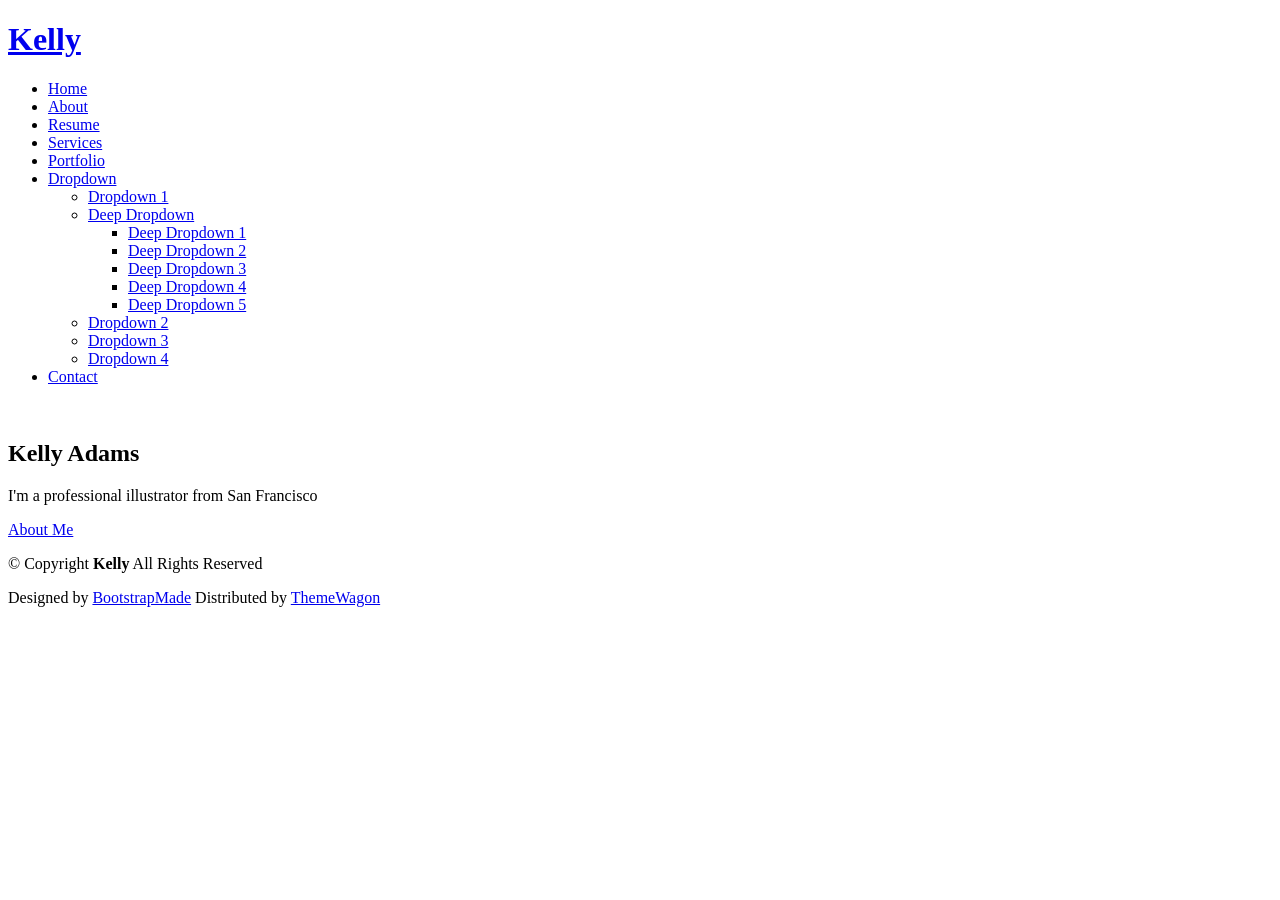
==== index.html @ f23f57b2 "Add files via upload" ====
<!DOCTYPE html>
<html lang="en">

<head>
  <meta charset="utf-8">
  <meta content="width=device-width, initial-scale=1.0" name="viewport">
  <title>Index - Kelly Bootstrap Template</title>
  <meta name="description" content="">
  <meta name="keywords" content="">

  <!-- Favicons -->
  <link href="assets/img/favicon.png" rel="icon">
  <link href="assets/img/apple-touch-icon.png" rel="apple-touch-icon">

  <!-- Fonts -->
  <link href="https://fonts.googleapis.com" rel="preconnect">
  <link href="https://fonts.gstatic.com" rel="preconnect" crossorigin>
  <link href="https://fonts.googleapis.com/css2?family=Roboto:ital,wght@0,100;0,300;0,400;0,500;0,700;0,900;1,100;1,300;1,400;1,500;1,700;1,900&family=Poppins:ital,wght@0,100;0,200;0,300;0,400;0,500;0,600;0,700;0,800;0,900;1,100;1,200;1,300;1,400;1,500;1,600;1,700;1,800;1,900&family=Raleway:ital,wght@0,100;0,200;0,300;0,400;0,500;0,600;0,700;0,800;0,900;1,100;1,200;1,300;1,400;1,500;1,600;1,700;1,800;1,900&display=swap" rel="stylesheet">

  <!-- Vendor CSS Files -->
  <link href="assets/vendor/bootstrap/css/bootstrap.min.css" rel="stylesheet">
  <link href="assets/vendor/bootstrap-icons/bootstrap-icons.css" rel="stylesheet">
  <link href="assets/vendor/aos/aos.css" rel="stylesheet">
  <link href="assets/vendor/swiper/swiper-bundle.min.css" rel="stylesheet">
  <link href="assets/vendor/glightbox/css/glightbox.min.css" rel="stylesheet">

  <!-- Main CSS File -->
  <link href="assets/css/main.css" rel="stylesheet">

  <!-- =======================================================
  * Template Name: Kelly
  * Template URL: https://bootstrapmade.com/kelly-free-bootstrap-cv-resume-html-template/
  * Updated: Aug 07 2024 with Bootstrap v5.3.3
  * Author: BootstrapMade.com
  * License: https://bootstrapmade.com/license/
  ======================================================== -->
</head>

<body class="index-page">

  <header id="header" class="header d-flex align-items-center light-background sticky-top">
    <div class="container-fluid position-relative d-flex align-items-center justify-content-between">

      <a href="index.html" class="logo d-flex align-items-center me-auto me-xl-0">
        <!-- Uncomment the line below if you also wish to use an image logo -->
        <!-- <img src="assets/img/logo.png" alt=""> -->
        <h1 class="sitename">Kelly</h1>
      </a>

      <nav id="navmenu" class="navmenu">
        <ul>
          <li><a href="index.html" class="active">Home</a></li>
          <li><a href="about.html">About</a></li>
          <li><a href="resume.html">Resume</a></li>
          <li><a href="services.html">Services</a></li>
          <li><a href="portfolio.html">Portfolio</a></li>
          <li class="dropdown"><a href="#"><span>Dropdown</span> <i class="bi bi-chevron-down toggle-dropdown"></i></a>
            <ul>
              <li><a href="#">Dropdown 1</a></li>
              <li class="dropdown"><a href="#"><span>Deep Dropdown</span> <i class="bi bi-chevron-down toggle-dropdown"></i></a>
                <ul>
                  <li><a href="#">Deep Dropdown 1</a></li>
                  <li><a href="#">Deep Dropdown 2</a></li>
                  <li><a href="#">Deep Dropdown 3</a></li>
                  <li><a href="#">Deep Dropdown 4</a></li>
                  <li><a href="#">Deep Dropdown 5</a></li>
                </ul>
              </li>
              <li><a href="#">Dropdown 2</a></li>
              <li><a href="#">Dropdown 3</a></li>
              <li><a href="#">Dropdown 4</a></li>
            </ul>
          </li>
          <li><a href="contact.html">Contact</a></li>
        </ul>
        <i class="mobile-nav-toggle d-xl-none bi bi-list"></i>
      </nav>

      <div class="header-social-links">
        <a href="#" class="twitter"><i class="bi bi-twitter-x"></i></a>
        <a href="#" class="facebook"><i class="bi bi-facebook"></i></a>
        <a href="#" class="instagram"><i class="bi bi-instagram"></i></a>
        <a href="#" class="linkedin"><i class="bi bi-linkedin"></i></a>
      </div>

    </div>
  </header>

  <main class="main">

    <!-- Hero Section -->
    <section id="hero" class="hero section">

      <img src="assets/img/hero-bg.jpg" alt="" data-aos="fade-in">

      <div class="container text-center" data-aos="zoom-out" data-aos-delay="100">
        <div class="row justify-content-center">
          <div class="col-lg-8">
            <h2>Kelly Adams</h2>
            <p>I'm a professional illustrator from San Francisco</p>
            <a href="about.html" class="btn-get-started">About Me</a>
          </div>
        </div>
      </div>

    </section><!-- /Hero Section -->

  </main>

  <footer id="footer" class="footer light-background">

    <div class="container">
      <div class="copyright text-center ">
        <p>© <span>Copyright</span> <strong class="px-1 sitename">Kelly</strong> <span>All Rights Reserved<br></span></p>
      </div>
      <div class="social-links d-flex justify-content-center">
        <a href=""><i class="bi bi-twitter-x"></i></a>
        <a href=""><i class="bi bi-facebook"></i></a>
        <a href=""><i class="bi bi-instagram"></i></a>
        <a href=""><i class="bi bi-linkedin"></i></a>
      </div>
      <div class="credits">
        <!-- All the links in the footer should remain intact. -->
        <!-- You can delete the links only if you've purchased the pro version. -->
        <!-- Licensing information: https://bootstrapmade.com/license/ -->
        <!-- Purchase the pro version with working PHP/AJAX contact form: [buy-url] -->
        Designed by <a href="https://bootstrapmade.com/">BootstrapMade</a> Distributed by <a href=“https://themewagon.com>ThemeWagon
      </div>
    </div>

  </footer>

  <!-- Scroll Top -->
  <a href="#" id="scroll-top" class="scroll-top d-flex align-items-center justify-content-center"><i class="bi bi-arrow-up-short"></i></a>

  <!-- Preloader -->
  <div id="preloader"></div>

  <!-- Vendor JS Files -->
  <script src="assets/vendor/bootstrap/js/bootstrap.bundle.min.js"></script>
  <script src="assets/vendor/php-email-form/validate.js"></script>
  <script src="assets/vendor/aos/aos.js"></script>
  <script src="assets/vendor/waypoints/noframework.waypoints.js"></script>
  <script src="assets/vendor/purecounter/purecounter_vanilla.js"></script>
  <script src="assets/vendor/swiper/swiper-bundle.min.js"></script>
  <script src="assets/vendor/glightbox/js/glightbox.min.js"></script>
  <script src="assets/vendor/imagesloaded/imagesloaded.pkgd.min.js"></script>
  <script src="assets/vendor/isotope-layout/isotope.pkgd.min.js"></script>

  <!-- Main JS File -->
  <script src="assets/js/main.js"></script>

</body>

</html>
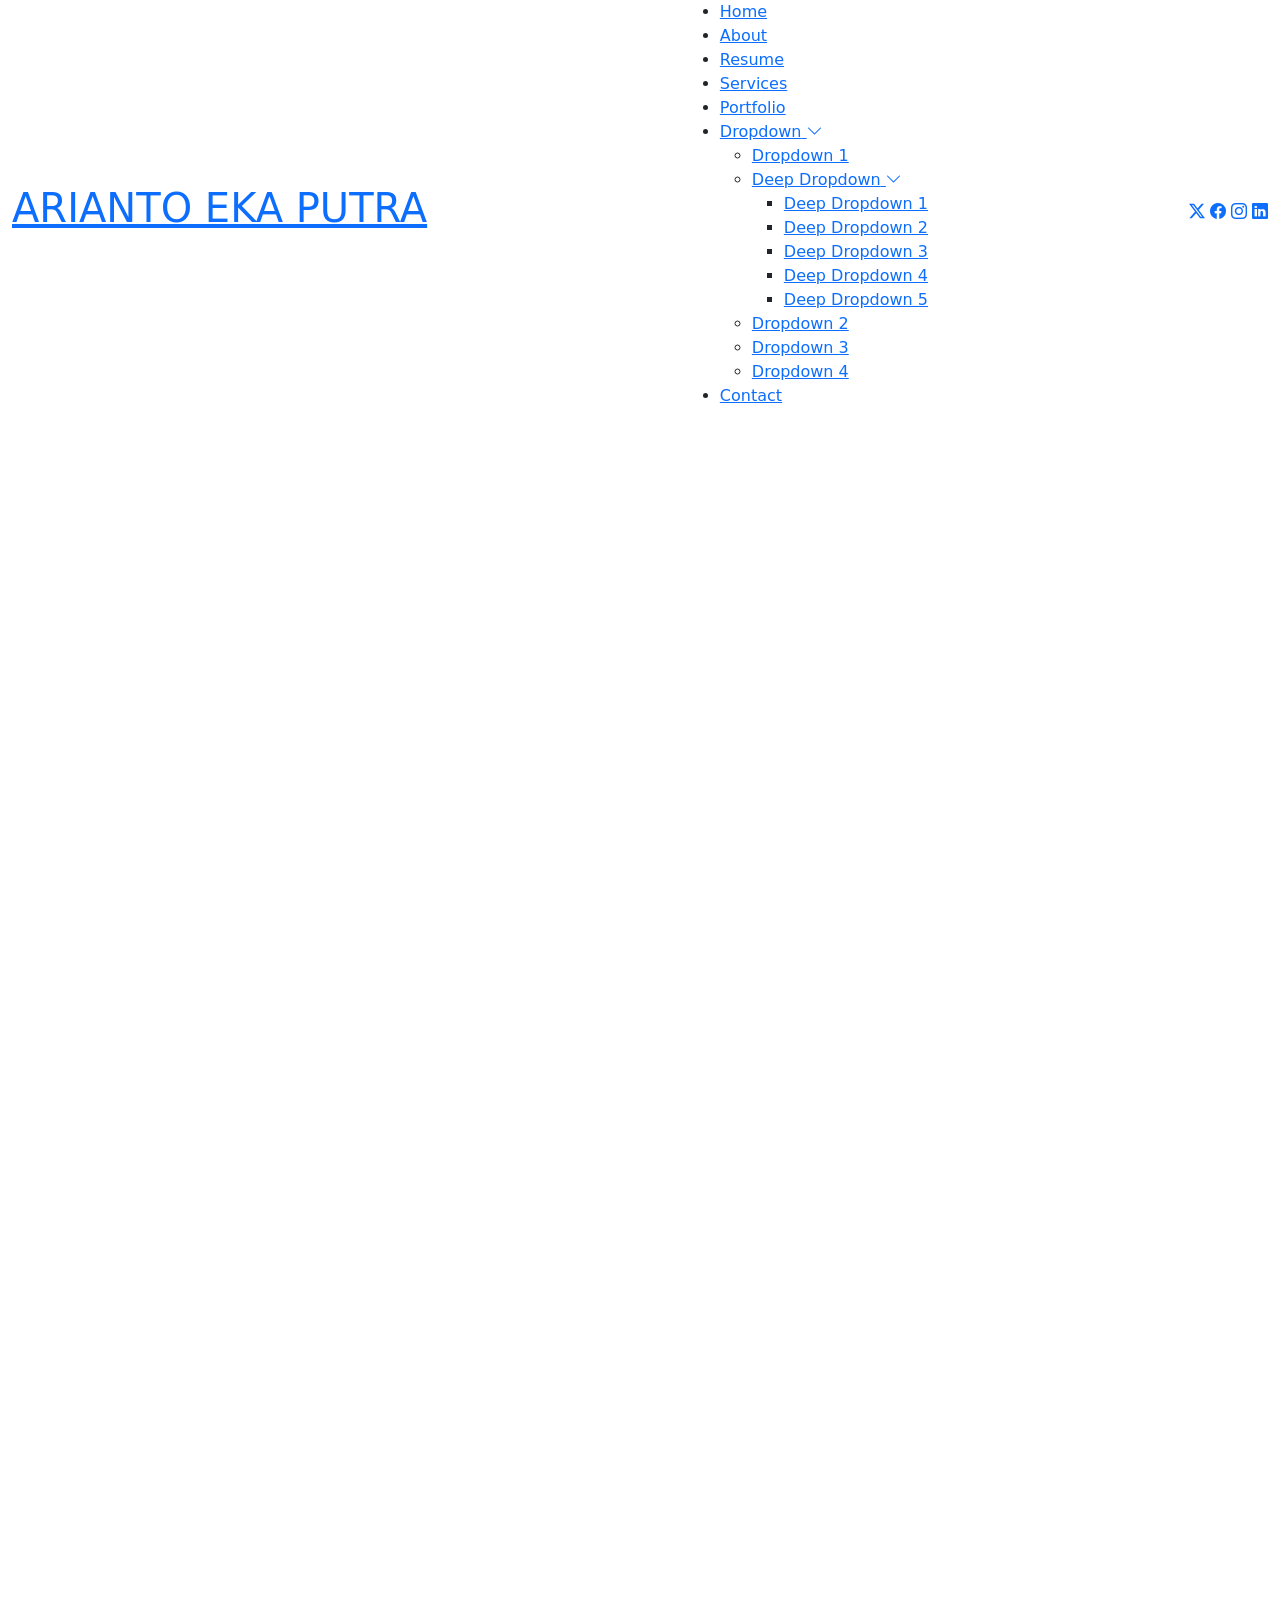
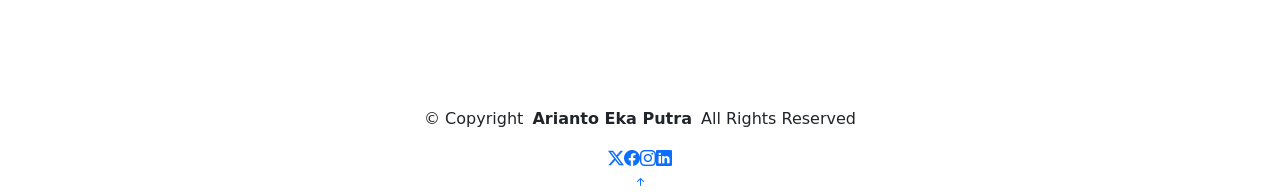
==== commit 9137466d: "update" ====
--- a/index.html
+++ b/index.html
@@ -4,7 +4,7 @@
 <head>
   <meta charset="utf-8">
   <meta content="width=device-width, initial-scale=1.0" name="viewport">
-  <title>Index - Kelly Bootstrap Template</title>
+  <title>Arianto Eka Putra</title>
   <meta name="description" content="">
   <meta name="keywords" content="">
 
@@ -27,13 +27,6 @@
   <!-- Main CSS File -->
   <link href="assets/css/main.css" rel="stylesheet">
 
-  <!-- =======================================================
-  * Template Name: Kelly
-  * Template URL: https://bootstrapmade.com/kelly-free-bootstrap-cv-resume-html-template/
-  * Updated: Aug 07 2024 with Bootstrap v5.3.3
-  * Author: BootstrapMade.com
-  * License: https://bootstrapmade.com/license/
-  ======================================================== -->
 </head>
 
 <body class="index-page">
@@ -44,7 +37,7 @@
       <a href="index.html" class="logo d-flex align-items-center me-auto me-xl-0">
         <!-- Uncomment the line below if you also wish to use an image logo -->
         <!-- <img src="assets/img/logo.png" alt=""> -->
-        <h1 class="sitename">Kelly</h1>
+        <h1 class="sitename">ARIANTO EKA PUTRA</h1>
       </a>
 
       <nav id="navmenu" class="navmenu">
@@ -96,8 +89,8 @@
       <div class="container text-center" data-aos="zoom-out" data-aos-delay="100">
         <div class="row justify-content-center">
           <div class="col-lg-8">
-            <h2>Kelly Adams</h2>
-            <p>I'm a professional illustrator from San Francisco</p>
+            <h2>Arianto Eka Putra</h2>
+            <p>I'm a professional Software Developer from Indonesia</p>
             <a href="about.html" class="btn-get-started">About Me</a>
           </div>
         </div>
@@ -111,20 +104,13 @@
 
     <div class="container">
       <div class="copyright text-center ">
-        <p>© <span>Copyright</span> <strong class="px-1 sitename">Kelly</strong> <span>All Rights Reserved<br></span></p>
+        <p>© <span>Copyright</span> <strong class="px-1 sitename">Arianto Eka Putra</strong> <span>All Rights Reserved<br></span></p>
       </div>
       <div class="social-links d-flex justify-content-center">
-        <a href=""><i class="bi bi-twitter-x"></i></a>
-        <a href=""><i class="bi bi-facebook"></i></a>
-        <a href=""><i class="bi bi-instagram"></i></a>
-        <a href=""><i class="bi bi-linkedin"></i></a>
-      </div>
-      <div class="credits">
-        <!-- All the links in the footer should remain intact. -->
-        <!-- You can delete the links only if you've purchased the pro version. -->
-        <!-- Licensing information: https://bootstrapmade.com/license/ -->
-        <!-- Purchase the pro version with working PHP/AJAX contact form: [buy-url] -->
-        Designed by <a href="https://bootstrapmade.com/">BootstrapMade</a> Distributed by <a href=“https://themewagon.com>ThemeWagon
+        <a href="https://x.com/ariantoep"><i class="bi bi-twitter-x"></i></a>
+        <a href="https://facebook.com/ariantoekaputra99"><i class="bi bi-facebook"></i></a>
+        <a href="https://instagram.com/ariantoekaputra"><i class="bi bi-instagram"></i></a>
+        <a href="https://linkedin.com/in/ariantoekaputra"><i class="bi bi-linkedin"></i></a>
       </div>
     </div>
 
--- a/assets/css/main.css
+++ b/assets/css/main.css
@@ -0,0 +1,1423 @@
+/**
+* Template Name: Kelly
+* Template URL: https://bootstrapmade.com/kelly-free-bootstrap-cv-resume-html-template/
+* Updated: Aug 07 2024 with Bootstrap v5.3.3
+* Author: BootstrapMade.com
+* License: https://bootstrapmade.com/license/
+*/
+
+/*--------------------------------------------------------------
+# Font & Color Variables
+# Help: https://bootstrapmade.com/color-system/
+--------------------------------------------------------------*/
+/* Fonts */
+:root {
+  --default-font: "Roboto",  system-ui, -apple-system, "Segoe UI", Roboto, "Helvetica Neue", Arial, "Noto Sans", "Liberation Sans", sans-serif, "Apple Color Emoji", "Segoe UI Emoji", "Segoe UI Symbol", "Noto Color Emoji";
+  --heading-font: "Raleway",  sans-serif;
+  --nav-font: "Poppins",  sans-serif;
+}
+
+/* Global Colors - The following color variables are used throughout the website. Updating them here will change the color scheme of the entire website */
+:root { 
+  --background-color: #ffffff; /* Background color for the entire website, including individual sections */
+  --default-color: #444444; /* Default color used for the majority of the text content across the entire website */
+  --heading-color: #222222; /* Color for headings, subheadings and title throughout the website */
+  --accent-color: #34b7a7; /* Accent color that represents your brand on the website. It's used for buttons, links, and other elements that need to stand out */
+  --surface-color: #ffffff; /* The surface color is used as a background of boxed elements within sections, such as cards, icon boxes, or other elements that require a visual separation from the global background. */
+  --contrast-color: #ffffff; /* Contrast color for text, ensuring readability against backgrounds of accent, heading, or default colors. */
+}
+
+/* Nav Menu Colors - The following color variables are used specifically for the navigation menu. They are separate from the global colors to allow for more customization options */
+:root {
+  --nav-color: #444444;  /* The default color of the main navmenu links */
+  --nav-hover-color: #34b7a7; /* Applied to main navmenu links when they are hovered over or active */
+  --nav-mobile-background-color: #ffffff; /* Used as the background color for mobile navigation menu */
+  --nav-dropdown-background-color: #ffffff; /* Used as the background color for dropdown items that appear when hovering over primary navigation items */
+  --nav-dropdown-color: #444444; /* Used for navigation links of the dropdown items in the navigation menu. */
+  --nav-dropdown-hover-color: #34b7a7; /* Similar to --nav-hover-color, this color is applied to dropdown navigation links when they are hovered over. */
+}
+
+/* Color Presets - These classes override global colors when applied to any section or element, providing reuse of the sam color scheme. */
+
+.light-background {
+  --background-color: #e9e8e6;
+  --surface-color: #ffffff;
+}
+
+.dark-background {
+  --background-color: #060606;
+  --default-color: #ffffff;
+  --heading-color: #ffffff;
+  --surface-color: #252525;
+  --contrast-color: #ffffff;
+}
+
+/* Smooth scroll */
+:root {
+  scroll-behavior: smooth;
+}
+
+/*--------------------------------------------------------------
+# General Styling & Shared Classes
+--------------------------------------------------------------*/
+body {
+  color: var(--default-color);
+  background-color: var(--background-color);
+  font-family: var(--default-font);
+}
+
+a {
+  color: var(--accent-color);
+  text-decoration: none;
+  transition: 0.3s;
+}
+
+a:hover {
+  color: color-mix(in srgb, var(--accent-color), transparent 25%);
+  text-decoration: none;
+}
+
+h1,
+h2,
+h3,
+h4,
+h5,
+h6 {
+  color: var(--heading-color);
+  font-family: var(--heading-font);
+}
+
+/* PHP Email Form Messages
+------------------------------*/
+.php-email-form .error-message {
+  display: none;
+  background: #df1529;
+  color: #ffffff;
+  text-align: left;
+  padding: 15px;
+  margin-bottom: 24px;
+  font-weight: 600;
+}
+
+.php-email-form .sent-message {
+  display: none;
+  color: #ffffff;
+  background: #059652;
+  text-align: center;
+  padding: 15px;
+  margin-bottom: 24px;
+  font-weight: 600;
+}
+
+.php-email-form .loading {
+  display: none;
+  background: var(--surface-color);
+  text-align: center;
+  padding: 15px;
+  margin-bottom: 24px;
+}
+
+.php-email-form .loading:before {
+  content: "";
+  display: inline-block;
+  border-radius: 50%;
+  width: 24px;
+  height: 24px;
+  margin: 0 10px -6px 0;
+  border: 3px solid var(--accent-color);
+  border-top-color: var(--surface-color);
+  animation: php-email-form-loading 1s linear infinite;
+}
+
+@keyframes php-email-form-loading {
+  0% {
+    transform: rotate(0deg);
+  }
+
+  100% {
+    transform: rotate(360deg);
+  }
+}
+
+/*--------------------------------------------------------------
+# Global Header
+--------------------------------------------------------------*/
+.header {
+  color: var(--default-color);
+  background-color: var(--background-color);
+  padding: 15px 0;
+  transition: all 0.5s;
+  z-index: 997;
+  box-shadow: 0px 0 18px rgba(0, 0, 0, 0.1);
+}
+
+.header .logo {
+  line-height: 1;
+}
+
+.header .logo img {
+  max-height: 36px;
+  margin-right: 8px;
+}
+
+.header .logo h1 {
+  font-size: 32px;
+  margin: 0;
+  font-weight: 300;
+  text-transform: uppercase;
+  color: var(--heading-color);
+}
+
+.header .header-social-links {
+  padding-right: 15px;
+}
+
+.header .header-social-links a {
+  color: color-mix(in srgb, var(--default-color), transparent 40%);
+  padding-left: 6px;
+  display: inline-block;
+  transition: 0.3s;
+  font-size: 16px;
+}
+
+.header .header-social-links a:hover {
+  color: var(--accent-color);
+}
+
+.header .header-social-links a i {
+  line-height: 0px;
+}
+
+@media (max-width: 1200px) {
+  .header .logo {
+    order: 1;
+  }
+
+  .header .header-social-links {
+    order: 2;
+  }
+
+  .header .navmenu {
+    order: 3;
+  }
+}
+
+/*--------------------------------------------------------------
+# Navigation Menu
+--------------------------------------------------------------*/
+/* Desktop Navigation */
+@media (min-width: 1200px) {
+  .navmenu {
+    padding: 0;
+  }
+
+  .navmenu ul {
+    margin: 0;
+    padding: 0;
+    display: flex;
+    list-style: none;
+    align-items: center;
+  }
+
+  .navmenu li {
+    position: relative;
+  }
+
+  .navmenu>ul>li {
+    white-space: nowrap;
+    padding: 15px 14px;
+  }
+
+  .navmenu>ul>li:last-child {
+    padding-right: 0;
+  }
+
+  .navmenu a,
+  .navmenu a:focus {
+    color: var(--nav-color);
+    font-size: 15px;
+    padding: 0 2px;
+    font-family: var(--nav-font);
+    font-weight: 400;
+    display: flex;
+    align-items: center;
+    justify-content: space-between;
+    white-space: nowrap;
+    transition: 0.3s;
+    position: relative;
+  }
+
+  .navmenu a i,
+  .navmenu a:focus i {
+    font-size: 12px;
+    line-height: 0;
+    margin-left: 5px;
+    transition: 0.3s;
+  }
+
+  .navmenu>ul>li>a:before {
+    content: "";
+    position: absolute;
+    height: 2px;
+    bottom: -6px;
+    left: 0;
+    background-color: var(--nav-hover-color);
+    visibility: hidden;
+    width: 0px;
+    transition: all 0.3s ease-in-out 0s;
+  }
+
+  .navmenu a:hover:before,
+  .navmenu li:hover>a:before,
+  .navmenu .active:before {
+    visibility: visible;
+    width: 25px;
+  }
+
+  .navmenu li:hover>a,
+  .navmenu .active,
+  .navmenu .active:focus {
+    color: var(--nav-hover-color);
+  }
+
+  .navmenu .dropdown ul {
+    margin: 0;
+    padding: 10px 0;
+    background: var(--nav-dropdown-background-color);
+    display: block;
+    position: absolute;
+    visibility: hidden;
+    left: 14px;
+    top: 130%;
+    opacity: 0;
+    transition: 0.3s;
+    border-radius: 4px;
+    z-index: 99;
+    box-shadow: 0px 0px 30px rgba(0, 0, 0, 0.1);
+  }
+
+  .navmenu .dropdown ul li {
+    min-width: 200px;
+  }
+
+  .navmenu .dropdown ul a {
+    padding: 10px 20px;
+    font-size: 15px;
+    text-transform: none;
+    color: var(--nav-dropdown-color);
+  }
+
+  .navmenu .dropdown ul a i {
+    font-size: 12px;
+  }
+
+  .navmenu .dropdown ul a:hover,
+  .navmenu .dropdown ul .active:hover,
+  .navmenu .dropdown ul li:hover>a {
+    color: var(--nav-dropdown-hover-color);
+  }
+
+  .navmenu .dropdown:hover>ul {
+    opacity: 1;
+    top: 100%;
+    visibility: visible;
+  }
+
+  .navmenu .dropdown .dropdown ul {
+    top: 0;
+    left: -90%;
+    visibility: hidden;
+  }
+
+  .navmenu .dropdown .dropdown:hover>ul {
+    opacity: 1;
+    top: 0;
+    left: -100%;
+    visibility: visible;
+  }
+}
+
+/* Mobile Navigation */
+@media (max-width: 1199px) {
+  .mobile-nav-toggle {
+    color: var(--nav-color);
+    font-size: 28px;
+    line-height: 0;
+    margin-right: 10px;
+    cursor: pointer;
+    transition: color 0.3s;
+  }
+
+  .navmenu {
+    padding: 0;
+    z-index: 9997;
+  }
+
+  .navmenu ul {
+    display: none;
+    list-style: none;
+    position: absolute;
+    inset: 60px 20px 20px 20px;
+    padding: 10px 0;
+    margin: 0;
+    border-radius: 6px;
+    background-color: var(--nav-mobile-background-color);
+    border: 1px solid color-mix(in srgb, var(--default-color), transparent 90%);
+    box-shadow: none;
+    overflow-y: auto;
+    transition: 0.3s;
+    z-index: 9998;
+  }
+
+  .navmenu a,
+  .navmenu a:focus {
+    color: var(--nav-dropdown-color);
+    padding: 10px 20px;
+    font-family: var(--nav-font);
+    font-size: 17px;
+    font-weight: 500;
+    display: flex;
+    align-items: center;
+    justify-content: space-between;
+    white-space: nowrap;
+    transition: 0.3s;
+  }
+
+  .navmenu a i,
+  .navmenu a:focus i {
+    font-size: 12px;
+    line-height: 0;
+    margin-left: 5px;
+    width: 30px;
+    height: 30px;
+    display: flex;
+    align-items: center;
+    justify-content: center;
+    border-radius: 50%;
+    transition: 0.3s;
+    background-color: color-mix(in srgb, var(--accent-color), transparent 90%);
+  }
+
+  .navmenu a i:hover,
+  .navmenu a:focus i:hover {
+    background-color: var(--accent-color);
+    color: var(--contrast-color);
+  }
+
+  .navmenu a:hover,
+  .navmenu .active,
+  .navmenu .active:focus {
+    color: var(--nav-dropdown-hover-color);
+  }
+
+  .navmenu .active i,
+  .navmenu .active:focus i {
+    background-color: var(--accent-color);
+    color: var(--contrast-color);
+    transform: rotate(180deg);
+  }
+
+  .navmenu .dropdown ul {
+    position: static;
+    display: none;
+    z-index: 99;
+    padding: 10px 0;
+    margin: 10px 20px;
+    background-color: var(--nav-dropdown-background-color);
+    transition: all 0.5s ease-in-out;
+  }
+
+  .navmenu .dropdown ul ul {
+    background-color: rgba(33, 37, 41, 0.1);
+  }
+
+  .navmenu .dropdown>.dropdown-active {
+    display: block;
+    background-color: rgba(33, 37, 41, 0.03);
+  }
+
+  .mobile-nav-active {
+    overflow: hidden;
+  }
+
+  .mobile-nav-active .mobile-nav-toggle {
+    color: #fff;
+    position: absolute;
+    font-size: 32px;
+    top: 15px;
+    right: 15px;
+    margin-right: 0;
+    z-index: 9999;
+  }
+
+  .mobile-nav-active .navmenu {
+    position: fixed;
+    overflow: hidden;
+    inset: 0;
+    background: rgba(33, 37, 41, 0.8);
+    transition: 0.3s;
+  }
+
+  .mobile-nav-active .navmenu>ul {
+    display: block;
+  }
+}
+
+/*--------------------------------------------------------------
+# Global Footer
+--------------------------------------------------------------*/
+.footer {
+  color: var(--default-color);
+  background-color: var(--background-color);
+  font-size: 14px;
+  padding: 40px 0;
+  position: relative;
+}
+
+.footer .copyright p {
+  margin-bottom: 0;
+}
+
+.footer .social-links {
+  margin-top: 20px;
+}
+
+.footer .social-links a {
+  display: flex;
+  align-items: center;
+  justify-content: center;
+  width: 40px;
+  height: 40px;
+  border-radius: 50%;
+  border: 1px solid color-mix(in srgb, var(--default-color), transparent 50%);
+  font-size: 16px;
+  color: color-mix(in srgb, var(--default-color), transparent 50%);
+  margin: 0 5px;
+  transition: 0.3s;
+}
+
+.footer .social-links a:hover {
+  color: var(--accent-color);
+  border-color: var(--accent-color);
+}
+
+.footer .credits {
+  margin-top: 10px;
+  font-size: 13px;
+  text-align: center;
+}
+
+/*--------------------------------------------------------------
+# Preloader
+--------------------------------------------------------------*/
+#preloader {
+  position: fixed;
+  inset: 0;
+  z-index: 9999;
+  overflow: hidden;
+  background-color: var(--background-color);
+  transition: all 0.6s ease-out;
+  width: 100%;
+  height: 100vh;
+}
+
+#preloader:before,
+#preloader:after {
+  content: "";
+  position: absolute;
+  border: 4px solid var(--accent-color);
+  border-radius: 50%;
+  animation: animate-preloader 2s cubic-bezier(0, 0.2, 0.8, 1) infinite;
+}
+
+#preloader:after {
+  animation-delay: -0.5s;
+}
+
+@keyframes animate-preloader {
+  0% {
+    width: 10px;
+    height: 10px;
+    top: calc(50% - 5px);
+    left: calc(50% - 5px);
+    opacity: 1;
+  }
+
+  100% {
+    width: 72px;
+    height: 72px;
+    top: calc(50% - 36px);
+    left: calc(50% - 36px);
+    opacity: 0;
+  }
+}
+
+/*--------------------------------------------------------------
+# Scroll Top Button
+--------------------------------------------------------------*/
+.scroll-top {
+  position: fixed;
+  visibility: hidden;
+  opacity: 0;
+  right: 15px;
+  bottom: -15px;
+  z-index: 99999;
+  background-color: var(--accent-color);
+  width: 44px;
+  height: 44px;
+  border-radius: 50px;
+  transition: all 0.4s;
+}
+
+.scroll-top i {
+  font-size: 24px;
+  color: var(--contrast-color);
+  line-height: 0;
+}
+
+.scroll-top:hover {
+  background-color: color-mix(in srgb, var(--accent-color), transparent 20%);
+  color: var(--contrast-color);
+}
+
+.scroll-top.active {
+  visibility: visible;
+  opacity: 1;
+  bottom: 15px;
+}
+
+/*--------------------------------------------------------------
+# Disable aos animation delay on mobile devices
+--------------------------------------------------------------*/
+@media screen and (max-width: 768px) {
+  [data-aos-delay] {
+    transition-delay: 0 !important;
+  }
+}
+
+/*--------------------------------------------------------------
+# Global Page Titles & Breadcrumbs
+--------------------------------------------------------------*/
+.page-title {
+  color: var(--default-color);
+  background-color: var(--background-color);
+  padding: 25px 0;
+  position: relative;
+  border-bottom: 1px solid color-mix(in srgb, var(--default-color), transparent 85%);
+}
+
+.page-title h1 {
+  font-size: 24px;
+  font-weight: 400;
+}
+
+.page-title .breadcrumbs ol {
+  display: flex;
+  flex-wrap: wrap;
+  list-style: none;
+  padding: 0;
+  margin: 0;
+  font-size: 14px;
+  font-weight: 400;
+}
+
+.page-title .breadcrumbs ol li+li {
+  padding-left: 10px;
+}
+
+.page-title .breadcrumbs ol li+li::before {
+  content: "/";
+  display: inline-block;
+  padding-right: 10px;
+  color: color-mix(in srgb, var(--default-color), transparent 70%);
+}
+
+/*--------------------------------------------------------------
+# Global Sections
+--------------------------------------------------------------*/
+section,
+.section {
+  color: var(--default-color);
+  background-color: var(--background-color);
+  padding: 60px 0;
+  scroll-margin-top: 100px;
+  overflow: clip;
+}
+
+@media (max-width: 1199px) {
+
+  section,
+  .section {
+    scroll-margin-top: 66px;
+  }
+}
+
+/*--------------------------------------------------------------
+# Global Section Titles
+--------------------------------------------------------------*/
+.section-title {
+  text-align: center;
+  padding-bottom: 60px;
+  position: relative;
+}
+
+.section-title h2 {
+  font-size: 32px;
+  font-weight: 700;
+  margin-bottom: 20px;
+  padding-bottom: 20px;
+  position: relative;
+}
+
+.section-title h2:after {
+  content: "";
+  position: absolute;
+  display: block;
+  width: 50px;
+  height: 3px;
+  background: var(--accent-color);
+  left: 0;
+  right: 0;
+  bottom: 0;
+  margin: auto;
+}
+
+.section-title p {
+  margin-bottom: 0;
+}
+
+/*--------------------------------------------------------------
+# Hero Section
+--------------------------------------------------------------*/
+.hero {
+  width: 100%;
+  min-height: calc(100vh - 82px);
+  position: relative;
+  padding: 80px 0;
+  display: flex;
+  align-items: center;
+  justify-content: center;
+}
+
+@media (max-width: 1200px) {
+  .hero {
+    min-height: calc(100vh - 68px);
+  }
+}
+
+.hero img {
+  position: absolute;
+  inset: 0;
+  display: block;
+  width: 100%;
+  height: 100%;
+  object-fit: cover;
+  z-index: 1;
+}
+
+.hero .container {
+  position: relative;
+  z-index: 3;
+}
+
+.hero h2 {
+  margin: 0;
+  font-size: 48px;
+  font-weight: 700;
+}
+
+.hero p {
+  margin: 10px 0 0 0;
+  font-size: 24px;
+  color: var(--heading-color);
+}
+
+.hero .btn-get-started {
+  color: var(--contrast-color);
+  background: var(--accent-color);
+  font-family: var(--heading-font);
+  text-transform: uppercase;
+  font-weight: 600;
+  font-size: 12px;
+  letter-spacing: 1px;
+  display: inline-block;
+  padding: 12px 40px;
+  border-radius: 50px;
+  transition: 0.5s;
+  margin-top: 30px;
+}
+
+.hero .btn-get-started:hover {
+  background: color-mix(in srgb, var(--accent-color) 90%, white 20%);
+}
+
+@media (max-width: 768px) {
+  .hero h2 {
+    font-size: 32px;
+  }
+
+  .hero p {
+    font-size: 18px;
+  }
+}
+
+/*--------------------------------------------------------------
+# About Section
+--------------------------------------------------------------*/
+.about .content h2 {
+  font-weight: 700;
+  font-size: 24px;
+}
+
+.about .content ul {
+  list-style: none;
+  padding: 0;
+}
+
+.about .content ul li {
+  margin-bottom: 20px;
+  display: flex;
+  align-items: center;
+}
+
+.about .content ul strong {
+  margin-right: 10px;
+}
+
+.about .content ul i {
+  font-size: 16px;
+  margin-right: 5px;
+  color: var(--accent-color);
+  line-height: 0;
+}
+
+/*--------------------------------------------------------------
+# Skills Section
+--------------------------------------------------------------*/
+.skills .progress {
+  height: 60px;
+  display: block;
+  background: none;
+  border-radius: 0;
+}
+
+.skills .progress .skill {
+  color: var(--heading-color);
+  padding: 0;
+  margin: 0 0 6px 0;
+  text-transform: uppercase;
+  display: block;
+  font-weight: 600;
+  font-family: var(--heading-font);
+}
+
+.skills .progress .skill .val {
+  float: right;
+  font-style: normal;
+}
+
+.skills .progress-bar-wrap {
+  background: color-mix(in srgb, var(--default-color), transparent 90%);
+  height: 10px;
+}
+
+.skills .progress-bar {
+  width: 1px;
+  height: 10px;
+  transition: 0.9s;
+  background-color: var(--accent-color);
+}
+
+/*--------------------------------------------------------------
+# Stats Section
+--------------------------------------------------------------*/
+.stats .stats-item {
+  padding: 30px;
+  width: 100%;
+}
+
+.stats .stats-item span {
+  color: var(--heading-color);
+  font-size: 48px;
+  display: block;
+  font-weight: 700;
+  margin-bottom: 20px;
+  padding-bottom: 20px;
+  position: relative;
+}
+
+.stats .stats-item span:after {
+  content: "";
+  position: absolute;
+  display: block;
+  width: 25px;
+  height: 3px;
+  background: var(--accent-color);
+  left: 0;
+  right: 0;
+  bottom: 0;
+  margin: auto;
+}
+
+.stats .stats-item p {
+  color: color-mix(in srgb, var(--default-color), transparent 40%);
+  padding: 0;
+  margin: 0;
+  font-family: var(--heading-font);
+  font-weight: 500;
+}
+
+/*--------------------------------------------------------------
+# Testimonials Section
+--------------------------------------------------------------*/
+.testimonials .section-header {
+  margin-bottom: 40px;
+}
+
+.testimonials .testimonials-carousel,
+.testimonials .testimonials-slider {
+  overflow: hidden;
+}
+
+.testimonials .testimonial-item {
+  text-align: center;
+}
+
+.testimonials .testimonial-item .testimonial-img {
+  width: 120px;
+  border-radius: 50%;
+  border: 4px solid var(--background-color);
+  margin: 0 auto;
+}
+
+.testimonials .testimonial-item h3 {
+  font-size: 20px;
+  font-weight: bold;
+  margin: 10px 0 5px 0;
+}
+
+.testimonials .testimonial-item h4 {
+  font-size: 14px;
+  color: color-mix(in srgb, var(--default-color), transparent 40%);
+  margin: 0 0 15px 0;
+}
+
+.testimonials .testimonial-item .stars {
+  margin-bottom: 15px;
+}
+
+.testimonials .testimonial-item .stars i {
+  color: #ffc107;
+  margin: 0 1px;
+}
+
+.testimonials .testimonial-item .quote-icon-left,
+.testimonials .testimonial-item .quote-icon-right {
+  color: color-mix(in srgb, var(--accent-color), transparent 50%);
+  font-size: 26px;
+  line-height: 0;
+}
+
+.testimonials .testimonial-item .quote-icon-left {
+  display: inline-block;
+  left: -5px;
+  position: relative;
+}
+
+.testimonials .testimonial-item .quote-icon-right {
+  display: inline-block;
+  right: -5px;
+  position: relative;
+  top: 10px;
+  transform: scale(-1, -1);
+}
+
+.testimonials .testimonial-item p {
+  font-style: italic;
+  margin: 0 auto 15px auto;
+}
+
+.testimonials .swiper-wrapper {
+  height: auto;
+}
+
+.testimonials .swiper-pagination {
+  margin-top: 20px;
+  position: relative;
+}
+
+.testimonials .swiper-pagination .swiper-pagination-bullet {
+  width: 12px;
+  height: 12px;
+  opacity: 1;
+  background-color: color-mix(in srgb, var(--default-color), transparent 85%);
+}
+
+.testimonials .swiper-pagination .swiper-pagination-bullet-active {
+  background-color: var(--accent-color);
+}
+
+@media (min-width: 992px) {
+  .testimonials .testimonial-item p {
+    width: 80%;
+  }
+}
+
+/*--------------------------------------------------------------
+# Resume Section
+--------------------------------------------------------------*/
+.resume .resume-title {
+  color: var(--heading-color);
+  font-size: 26px;
+  font-weight: 700;
+  margin-top: 20px;
+  margin-bottom: 20px;
+}
+
+.resume .resume-item {
+  padding: 0 0 20px 20px;
+  margin-top: -2px;
+  border-left: 2px solid var(--accent-color);
+  position: relative;
+}
+
+.resume .resume-item h4 {
+  line-height: 18px;
+  font-size: 18px;
+  font-weight: 600;
+  text-transform: uppercase;
+  color: color-mix(in srgb, var(--default-color), transparent 20%);
+  margin-bottom: 10px;
+}
+
+.resume .resume-item h5 {
+  font-size: 16px;
+  padding: 5px 15px;
+  display: inline-block;
+  font-weight: 600;
+  margin-bottom: 10px;
+}
+
+.resume .resume-item ul {
+  padding-left: 20px;
+}
+
+.resume .resume-item ul li {
+  padding-bottom: 10px;
+}
+
+.resume .resume-item:last-child {
+  padding-bottom: 0;
+}
+
+.resume .resume-item::before {
+  content: "";
+  position: absolute;
+  width: 16px;
+  height: 16px;
+  border-radius: 50px;
+  left: -9px;
+  top: 0;
+  background: var(--background-color);
+  border: 2px solid var(--accent-color);
+}
+
+/*--------------------------------------------------------------
+# Services Section
+--------------------------------------------------------------*/
+.services .service-item {
+  background-color: var(--surface-color);
+  box-shadow: 0px 5px 90px 0px rgba(0, 0, 0, 0.1);
+  height: 100%;
+  padding: 60px 30px;
+  text-align: center;
+  transition: 0.3s;
+  border-radius: 5px;
+}
+
+.services .service-item .icon {
+  margin: 0 auto;
+  width: 100px;
+  height: 100px;
+  display: flex;
+  align-items: center;
+  justify-content: center;
+  transition: ease-in-out 0.3s;
+  position: relative;
+}
+
+.services .service-item .icon i {
+  font-size: 36px;
+  transition: 0.5s;
+  position: relative;
+}
+
+.services .service-item .icon svg {
+  position: absolute;
+  top: 0;
+  left: 0;
+}
+
+.services .service-item .icon svg path {
+  transition: 0.5s;
+  fill: color-mix(in srgb, var(--default-color), transparent 95%);
+}
+
+.services .service-item h3 {
+  font-weight: 700;
+  margin: 10px 0 15px 0;
+  font-size: 22px;
+}
+
+.services .service-item p {
+  line-height: 24px;
+  font-size: 14px;
+  margin-bottom: 0;
+}
+
+.services .service-item:hover {
+  box-shadow: 0px 5px 35px 0px rgba(0, 0, 0, 0.1);
+}
+
+.services .service-item.item-cyan i {
+  color: #0dcaf0;
+}
+
+.services .service-item.item-cyan:hover .icon i {
+  color: #fff;
+}
+
+.services .service-item.item-cyan:hover .icon path {
+  fill: #0dcaf0;
+}
+
+.services .service-item.item-orange i {
+  color: #fd7e14;
+}
+
+.services .service-item.item-orange:hover .icon i {
+  color: #fff;
+}
+
+.services .service-item.item-orange:hover .icon path {
+  fill: #fd7e14;
+}
+
+.services .service-item.item-teal i {
+  color: #20c997;
+}
+
+.services .service-item.item-teal:hover .icon i {
+  color: #fff;
+}
+
+.services .service-item.item-teal:hover .icon path {
+  fill: #20c997;
+}
+
+.services .service-item.item-red i {
+  color: #df1529;
+}
+
+.services .service-item.item-red:hover .icon i {
+  color: #fff;
+}
+
+.services .service-item.item-red:hover .icon path {
+  fill: #df1529;
+}
+
+.services .service-item.item-indigo i {
+  color: #6610f2;
+}
+
+.services .service-item.item-indigo:hover .icon i {
+  color: #fff;
+}
+
+.services .service-item.item-indigo:hover .icon path {
+  fill: #6610f2;
+}
+
+.services .service-item.item-pink i {
+  color: #f3268c;
+}
+
+.services .service-item.item-pink:hover .icon i {
+  color: #fff;
+}
+
+.services .service-item.item-pink:hover .icon path {
+  fill: #f3268c;
+}
+
+/*--------------------------------------------------------------
+# Portfolio Section
+--------------------------------------------------------------*/
+.portfolio .portfolio-filters {
+  padding: 0;
+  margin: 0 auto 20px auto;
+  list-style: none;
+  text-align: center;
+}
+
+.portfolio .portfolio-filters li {
+  cursor: pointer;
+  display: inline-block;
+  padding: 8px 20px 10px 20px;
+  margin: 0;
+  font-size: 15px;
+  font-weight: 500;
+  line-height: 1;
+  margin-bottom: 5px;
+  border-radius: 50px;
+  transition: all 0.3s ease-in-out;
+  font-family: var(--heading-font);
+}
+
+.portfolio .portfolio-filters li:hover,
+.portfolio .portfolio-filters li.filter-active {
+  color: var(--contrast-color);
+  background-color: var(--accent-color);
+}
+
+.portfolio .portfolio-filters li:first-child {
+  margin-left: 0;
+}
+
+.portfolio .portfolio-filters li:last-child {
+  margin-right: 0;
+}
+
+@media (max-width: 575px) {
+  .portfolio .portfolio-filters li {
+    font-size: 14px;
+    margin: 0 0 10px 0;
+  }
+}
+
+.portfolio .portfolio-item {
+  position: relative;
+  overflow: hidden;
+}
+
+.portfolio .portfolio-item .portfolio-info {
+  opacity: 0;
+  position: absolute;
+  left: 12px;
+  right: 12px;
+  bottom: -100%;
+  z-index: 3;
+  transition: all ease-in-out 0.5s;
+  background: color-mix(in srgb, var(--surface-color), transparent 10%);
+  padding: 15px;
+}
+
+.portfolio .portfolio-item .portfolio-info h4 {
+  font-size: 18px;
+  font-weight: 600;
+  padding-right: 50px;
+}
+
+.portfolio .portfolio-item .portfolio-info p {
+  color: color-mix(in srgb, var(--default-color), transparent 30%);
+  font-size: 14px;
+  margin-bottom: 0;
+  padding-right: 50px;
+}
+
+.portfolio .portfolio-item .portfolio-info .preview-link,
+.portfolio .portfolio-item .portfolio-info .details-link {
+  position: absolute;
+  right: 50px;
+  font-size: 24px;
+  top: calc(50% - 14px);
+  color: color-mix(in srgb, var(--default-color), transparent 30%);
+  transition: 0.3s;
+  line-height: 0;
+}
+
+.portfolio .portfolio-item .portfolio-info .preview-link:hover,
+.portfolio .portfolio-item .portfolio-info .details-link:hover {
+  color: var(--accent-color);
+}
+
+.portfolio .portfolio-item .portfolio-info .details-link {
+  right: 14px;
+  font-size: 28px;
+}
+
+.portfolio .portfolio-item:hover .portfolio-info {
+  opacity: 1;
+  bottom: 0;
+}
+
+/*--------------------------------------------------------------
+# Portfolio Details Section
+--------------------------------------------------------------*/
+.portfolio-details .portfolio-details-slider img {
+  width: 100%;
+}
+
+.portfolio-details .portfolio-details-slider .swiper-pagination {
+  margin-top: 20px;
+  position: relative;
+}
+
+.portfolio-details .portfolio-details-slider .swiper-pagination .swiper-pagination-bullet {
+  width: 12px;
+  height: 12px;
+  background-color: color-mix(in srgb, var(--default-color), transparent 85%);
+  opacity: 1;
+}
+
+.portfolio-details .portfolio-details-slider .swiper-pagination .swiper-pagination-bullet-active {
+  background-color: var(--accent-color);
+}
+
+.portfolio-details .portfolio-info {
+  background-color: var(--surface-color);
+  padding: 30px;
+  box-shadow: 0px 0 30px rgba(0, 0, 0, 0.1);
+}
+
+.portfolio-details .portfolio-info h3 {
+  font-size: 22px;
+  font-weight: 700;
+  margin-bottom: 20px;
+  padding-bottom: 20px;
+  border-bottom: 1px solid color-mix(in srgb, var(--default-color), transparent 85%);
+}
+
+.portfolio-details .portfolio-info ul {
+  list-style: none;
+  padding: 0;
+  font-size: 15px;
+}
+
+.portfolio-details .portfolio-info ul li+li {
+  margin-top: 10px;
+}
+
+.portfolio-details .portfolio-description {
+  padding-top: 30px;
+}
+
+.portfolio-details .portfolio-description h2 {
+  font-size: 26px;
+  font-weight: 700;
+  margin-bottom: 20px;
+}
+
+.portfolio-details .portfolio-description p {
+  padding: 0;
+  color: color-mix(in srgb, var(--default-color), transparent 30%);
+}
+
+/*--------------------------------------------------------------
+# Contact Section
+--------------------------------------------------------------*/
+.contact .info-wrap {
+  background-color: var(--surface-color);
+  box-shadow: 0px 0px 20px rgba(0, 0, 0, 0.1);
+  padding: 30px;
+}
+
+@media (max-width: 575px) {
+  .contact .info-wrap {
+    padding: 20px;
+  }
+}
+
+.contact .info-item {
+  margin-bottom: 40px;
+}
+
+.contact .info-item i {
+  font-size: 20px;
+  color: var(--accent-color);
+  background: color-mix(in srgb, var(--accent-color), transparent 92%);
+  width: 44px;
+  height: 44px;
+  display: flex;
+  justify-content: center;
+  align-items: center;
+  border-radius: 50px;
+  transition: all 0.3s ease-in-out;
+  margin-right: 15px;
+}
+
+.contact .info-item h3 {
+  padding: 0;
+  font-size: 18px;
+  font-weight: 700;
+  margin-bottom: 5px;
+}
+
+.contact .info-item p {
+  padding: 0;
+  margin-bottom: 0;
+  font-size: 14px;
+}
+
+.contact .info-item:hover i {
+  background: var(--accent-color);
+  color: var(--contrast-color);
+}
+
+.contact .php-email-form {
+  background-color: var(--surface-color);
+  height: 100%;
+  padding: 30px;
+  box-shadow: 0px 0px 20px rgba(0, 0, 0, 0.1);
+}
+
+@media (max-width: 575px) {
+  .contact .php-email-form {
+    padding: 20px;
+  }
+}
+
+.contact .php-email-form input[type=text],
+.contact .php-email-form input[type=email],
+.contact .php-email-form textarea {
+  font-size: 14px;
+  padding: 10px 15px;
+  box-shadow: none;
+  border-radius: 0;
+  color: var(--default-color);
+  background-color: var(--surface-color);
+  border-color: color-mix(in srgb, var(--default-color), transparent 80%);
+}
+
+.contact .php-email-form input[type=text]:focus,
+.contact .php-email-form input[type=email]:focus,
+.contact .php-email-form textarea:focus {
+  border-color: var(--accent-color);
+}
+
+.contact .php-email-form input[type=text]::placeholder,
+.contact .php-email-form input[type=email]::placeholder,
+.contact .php-email-form textarea::placeholder {
+  color: color-mix(in srgb, var(--default-color), transparent 70%);
+}
+
+.contact .php-email-form button[type=submit] {
+  color: var(--contrast-color);
+  background: var(--accent-color);
+  border: 0;
+  padding: 10px 30px;
+  transition: 0.4s;
+  border-radius: 50px;
+}
+
+.contact .php-email-form button[type=submit]:hover {
+  background: color-mix(in srgb, var(--accent-color), transparent 25%);
+}
+
+/*--------------------------------------------------------------
+# Starter Section Section
+--------------------------------------------------------------*/
+.starter-section {
+  /* Add your styles here */
+}
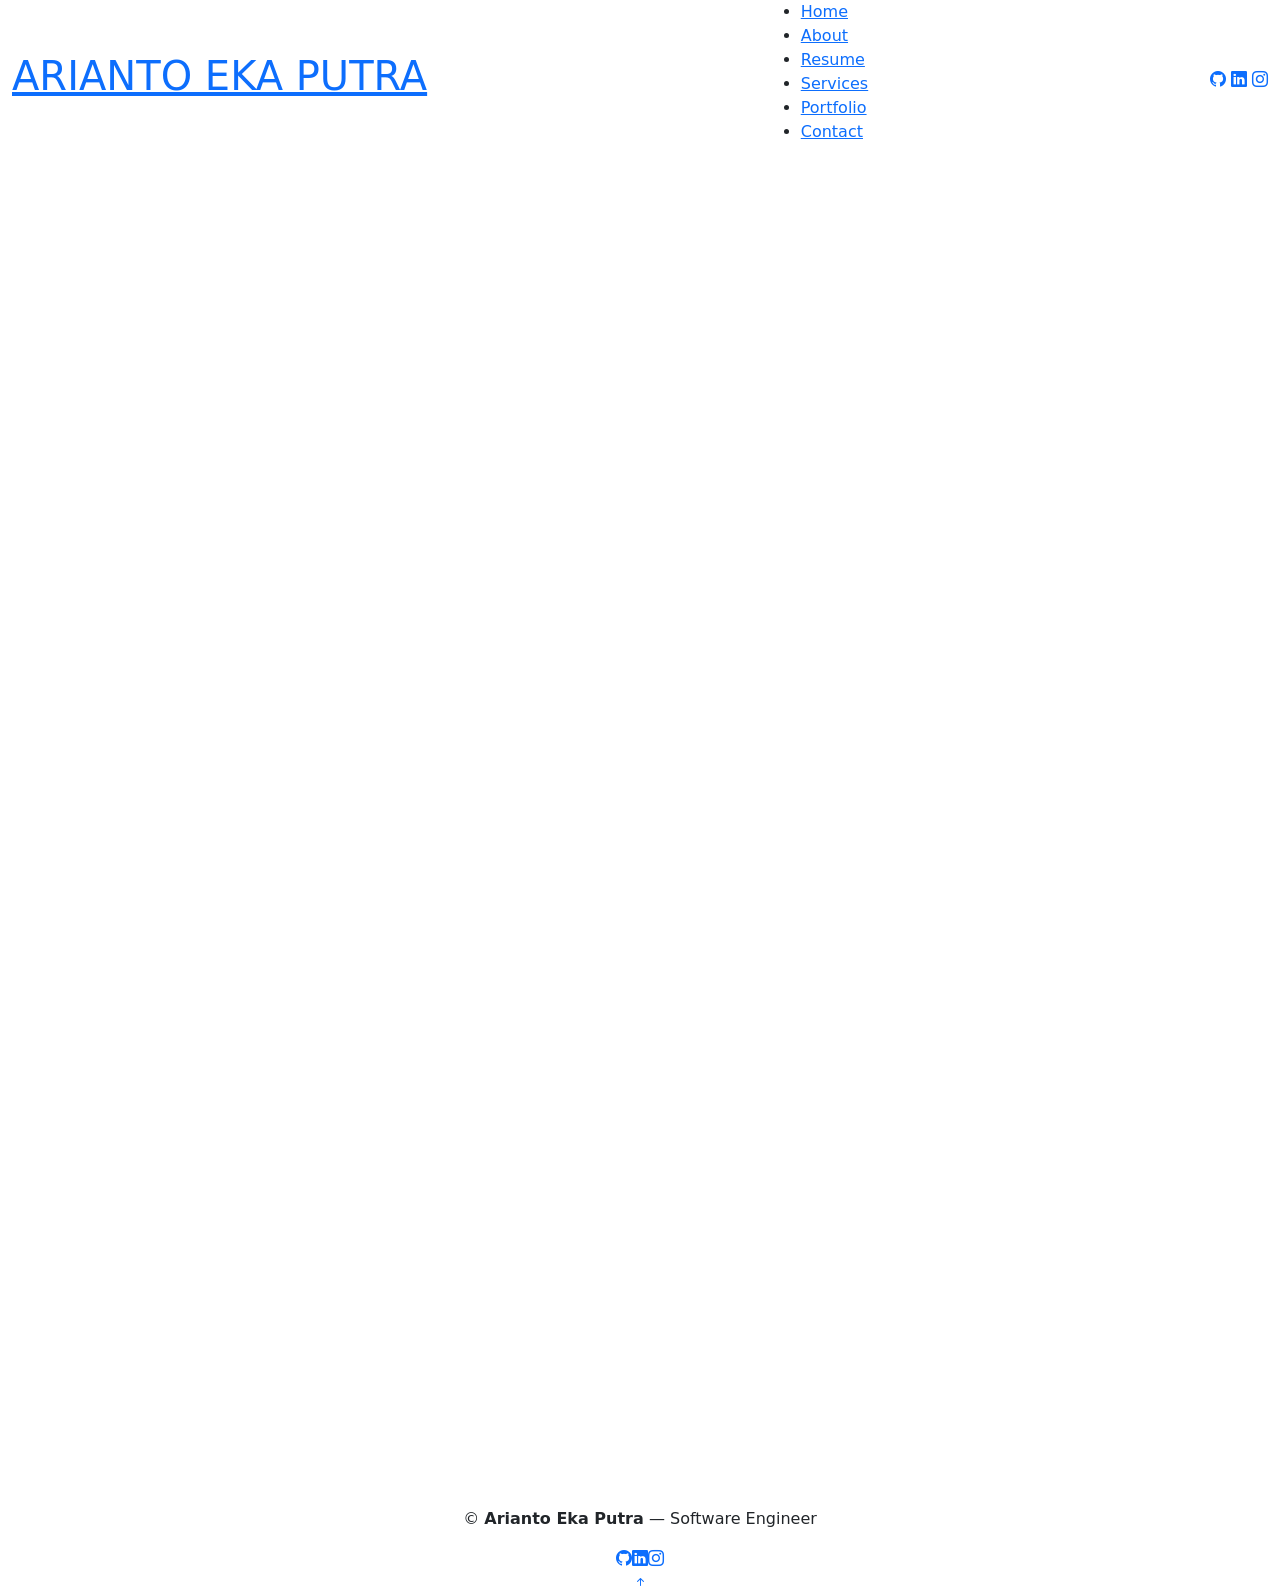
==== commit cdc47a71: "Customize homepage for Arianto Eka Putra software engineer portfolio" ====
--- a/index.html
+++ b/index.html
@@ -1,45 +1,27 @@
 <!DOCTYPE html>
 <html lang="en">
-
 <head>
   <meta charset="utf-8">
-  <meta content="width=device-width, initial-scale=1.0" name="viewport">
-  <title>Arianto Eka Putra</title>
-  <meta name="description" content="">
-  <meta name="keywords" content="">
-
-  <!-- Favicons -->
+  <meta name="viewport" content="width=device-width, initial-scale=1.0">
+  <title>Arianto Eka Putra | Software Engineer</title>
+  <meta name="description" content="Arianto Eka Putra is a software engineer specializing in backend systems, microservices, Java, Spring Boot, messaging, caching, and cloud technologies.">
+  <meta property="og:title" content="Arianto Eka Putra | Software Engineer">
+  <meta property="og:description" content="Backend and microservices engineer portfolio of Arianto Eka Putra.">
+  <meta property="og:type" content="website">
   <link href="assets/img/favicon.png" rel="icon">
   <link href="assets/img/apple-touch-icon.png" rel="apple-touch-icon">
-
-  <!-- Fonts -->
   <link href="https://fonts.googleapis.com" rel="preconnect">
   <link href="https://fonts.gstatic.com" rel="preconnect" crossorigin>
-  <link href="https://fonts.googleapis.com/css2?family=Roboto:ital,wght@0,100;0,300;0,400;0,500;0,700;0,900;1,100;1,300;1,400;1,500;1,700;1,900&family=Poppins:ital,wght@0,100;0,200;0,300;0,400;0,500;0,600;0,700;0,800;0,900;1,100;1,200;1,300;1,400;1,500;1,600;1,700;1,800;1,900&family=Raleway:ital,wght@0,100;0,200;0,300;0,400;0,500;0,600;0,700;0,800;0,900;1,100;1,200;1,300;1,400;1,500;1,600;1,700;1,800;1,900&display=swap" rel="stylesheet">
-
-  <!-- Vendor CSS Files -->
+  <link href="https://fonts.googleapis.com/css2?family=Roboto:wght@300;400;500;700;900&family=Poppins:wght@400;500;600;700;800&family=Raleway:wght@400;500;600;700;800&display=swap" rel="stylesheet">
   <link href="assets/vendor/bootstrap/css/bootstrap.min.css" rel="stylesheet">
   <link href="assets/vendor/bootstrap-icons/bootstrap-icons.css" rel="stylesheet">
   <link href="assets/vendor/aos/aos.css" rel="stylesheet">
-  <link href="assets/vendor/swiper/swiper-bundle.min.css" rel="stylesheet">
-  <link href="assets/vendor/glightbox/css/glightbox.min.css" rel="stylesheet">
-
-  <!-- Main CSS File -->
   <link href="assets/css/main.css" rel="stylesheet">
-
 </head>
-
 <body class="index-page">
-
   <header id="header" class="header d-flex align-items-center light-background sticky-top">
     <div class="container-fluid position-relative d-flex align-items-center justify-content-between">
-
-      <a href="index.html" class="logo d-flex align-items-center me-auto me-xl-0">
-        <!-- Uncomment the line below if you also wish to use an image logo -->
-        <!-- <img src="assets/img/logo.png" alt=""> -->
-        <h1 class="sitename">ARIANTO EKA PUTRA</h1>
-      </a>
-
+      <a href="index.html" class="logo d-flex align-items-center me-auto me-xl-0"><h1 class="sitename">ARIANTO EKA PUTRA</h1></a>
       <nav id="navmenu" class="navmenu">
         <ul>
           <li><a href="index.html" class="active">Home</a></li>
@@ -47,95 +29,36 @@
           <li><a href="resume.html">Resume</a></li>
           <li><a href="services.html">Services</a></li>
           <li><a href="portfolio.html">Portfolio</a></li>
-          <li class="dropdown"><a href="#"><span>Dropdown</span> <i class="bi bi-chevron-down toggle-dropdown"></i></a>
-            <ul>
-              <li><a href="#">Dropdown 1</a></li>
-              <li class="dropdown"><a href="#"><span>Deep Dropdown</span> <i class="bi bi-chevron-down toggle-dropdown"></i></a>
-                <ul>
-                  <li><a href="#">Deep Dropdown 1</a></li>
-                  <li><a href="#">Deep Dropdown 2</a></li>
-                  <li><a href="#">Deep Dropdown 3</a></li>
-                  <li><a href="#">Deep Dropdown 4</a></li>
-                  <li><a href="#">Deep Dropdown 5</a></li>
-                </ul>
-              </li>
-              <li><a href="#">Dropdown 2</a></li>
-              <li><a href="#">Dropdown 3</a></li>
-              <li><a href="#">Dropdown 4</a></li>
-            </ul>
-          </li>
           <li><a href="contact.html">Contact</a></li>
         </ul>
         <i class="mobile-nav-toggle d-xl-none bi bi-list"></i>
       </nav>
-
       <div class="header-social-links">
-        <a href="#" class="twitter"><i class="bi bi-twitter-x"></i></a>
-        <a href="#" class="facebook"><i class="bi bi-facebook"></i></a>
-        <a href="#" class="instagram"><i class="bi bi-instagram"></i></a>
-        <a href="#" class="linkedin"><i class="bi bi-linkedin"></i></a>
+        <a href="https://github.com/ariantoekaputra99" aria-label="GitHub"><i class="bi bi-github"></i></a>
+        <a href="https://linkedin.com/in/ariantoekaputra" aria-label="LinkedIn"><i class="bi bi-linkedin"></i></a>
+        <a href="https://instagram.com/ariantoekaputra" aria-label="Instagram"><i class="bi bi-instagram"></i></a>
       </div>
-
     </div>
   </header>
-
   <main class="main">
-
-    <!-- Hero Section -->
     <section id="hero" class="hero section">
-
-      <img src="assets/img/hero-bg.jpg" alt="" data-aos="fade-in">
-
+      <img src="assets/img/hero-bg.jpg" alt="Abstract technology background" data-aos="fade-in">
       <div class="container text-center" data-aos="zoom-out" data-aos-delay="100">
-        <div class="row justify-content-center">
-          <div class="col-lg-8">
-            <h2>Arianto Eka Putra</h2>
-            <p>I'm a professional Software Developer from Indonesia</p>
-            <a href="about.html" class="btn-get-started">About Me</a>
-          </div>
-        </div>
+        <div class="row justify-content-center"><div class="col-lg-9">
+          <h2>Arianto Eka Putra</h2>
+          <p>Software Engineer | Backend &amp; Microservices | Cloud &amp; Distributed Systems</p>
+          <p class="mt-3">I build reliable backend services and business applications using Java, Spring Boot, messaging systems, caching, and cloud platforms.</p>
+          <a href="portfolio.html" class="btn-get-started">View My Projects</a>
+          <a href="resume.html" class="btn-get-started ms-2">View Resume</a>
+        </div></div>
       </div>
-
-    </section><!-- /Hero Section -->
-
+    </section>
   </main>
-
-  <footer id="footer" class="footer light-background">
-
-    <div class="container">
-      <div class="copyright text-center ">
-        <p>© <span>Copyright</span> <strong class="px-1 sitename">Arianto Eka Putra</strong> <span>All Rights Reserved<br></span></p>
-      </div>
-      <div class="social-links d-flex justify-content-center">
-        <a href="https://x.com/ariantoep"><i class="bi bi-twitter-x"></i></a>
-        <a href="https://facebook.com/ariantoekaputra99"><i class="bi bi-facebook"></i></a>
-        <a href="https://instagram.com/ariantoekaputra"><i class="bi bi-instagram"></i></a>
-        <a href="https://linkedin.com/in/ariantoekaputra"><i class="bi bi-linkedin"></i></a>
-      </div>
-    </div>
-
-  </footer>
-
-  <!-- Scroll Top -->
+  <footer id="footer" class="footer light-background"><div class="container"><div class="copyright text-center"><p>© <strong class="sitename">Arianto Eka Putra</strong> — Software Engineer</p></div><div class="social-links d-flex justify-content-center"><a href="https://github.com/ariantoekaputra99"><i class="bi bi-github"></i></a><a href="https://linkedin.com/in/ariantoekaputra"><i class="bi bi-linkedin"></i></a><a href="https://instagram.com/ariantoekaputra"><i class="bi bi-instagram"></i></a></div></div></footer>
   <a href="#" id="scroll-top" class="scroll-top d-flex align-items-center justify-content-center"><i class="bi bi-arrow-up-short"></i></a>
-
-  <!-- Preloader -->
   <div id="preloader"></div>
-
-  <!-- Vendor JS Files -->
   <script src="assets/vendor/bootstrap/js/bootstrap.bundle.min.js"></script>
-  <script src="assets/vendor/php-email-form/validate.js"></script>
   <script src="assets/vendor/aos/aos.js"></script>
-  <script src="assets/vendor/waypoints/noframework.waypoints.js"></script>
-  <script src="assets/vendor/purecounter/purecounter_vanilla.js"></script>
-  <script src="assets/vendor/swiper/swiper-bundle.min.js"></script>
-  <script src="assets/vendor/glightbox/js/glightbox.min.js"></script>
-  <script src="assets/vendor/imagesloaded/imagesloaded.pkgd.min.js"></script>
-  <script src="assets/vendor/isotope-layout/isotope.pkgd.min.js"></script>
-
-  <!-- Main JS File -->
   <script src="assets/js/main.js"></script>
-
 </body>
-
 </html>
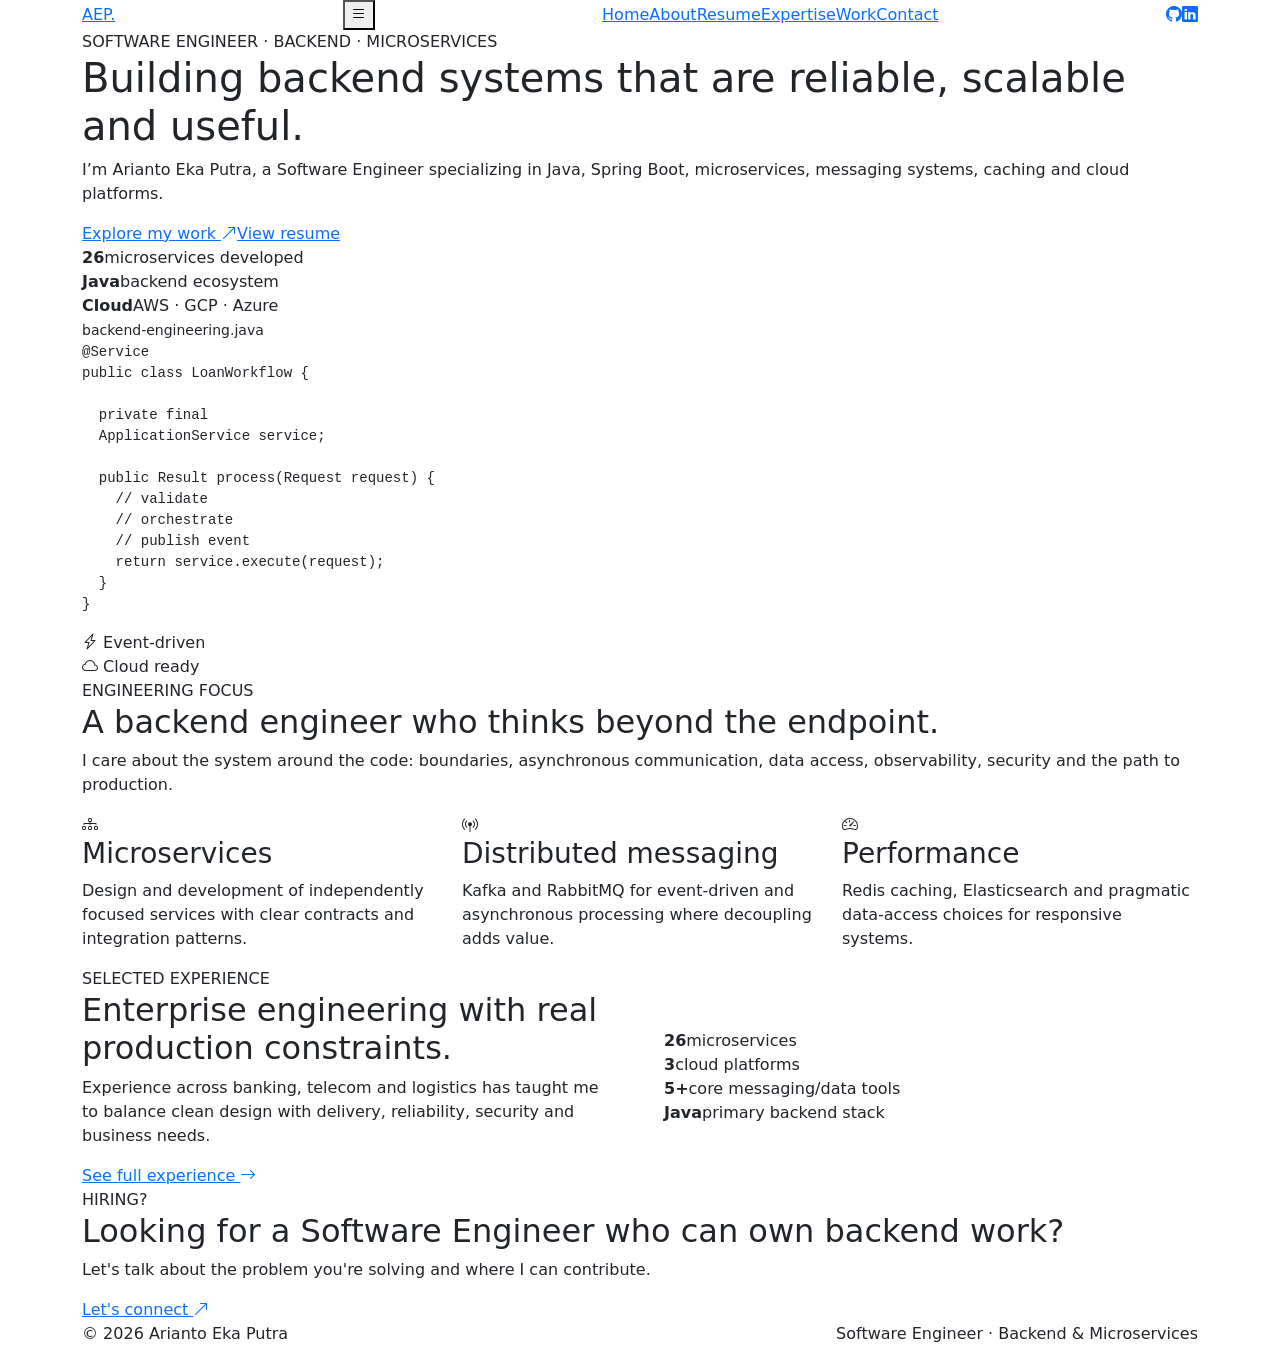
==== commit 5f1602e7: "refactor: rebuild homepage for software engineering job search" ====
--- a/index.html
+++ b/index.html
@@ -1,64 +1,20 @@
-<!DOCTYPE html>
-<html lang="en">
-<head>
-  <meta charset="utf-8">
-  <meta name="viewport" content="width=device-width, initial-scale=1.0">
-  <title>Arianto Eka Putra | Software Engineer</title>
-  <meta name="description" content="Arianto Eka Putra is a software engineer specializing in backend systems, microservices, Java, Spring Boot, messaging, caching, and cloud technologies.">
-  <meta property="og:title" content="Arianto Eka Putra | Software Engineer">
-  <meta property="og:description" content="Backend and microservices engineer portfolio of Arianto Eka Putra.">
-  <meta property="og:type" content="website">
-  <link href="assets/img/favicon.png" rel="icon">
-  <link href="assets/img/apple-touch-icon.png" rel="apple-touch-icon">
-  <link href="https://fonts.googleapis.com" rel="preconnect">
-  <link href="https://fonts.gstatic.com" rel="preconnect" crossorigin>
-  <link href="https://fonts.googleapis.com/css2?family=Roboto:wght@300;400;500;700;900&family=Poppins:wght@400;500;600;700;800&family=Raleway:wght@400;500;600;700;800&display=swap" rel="stylesheet">
-  <link href="assets/vendor/bootstrap/css/bootstrap.min.css" rel="stylesheet">
-  <link href="assets/vendor/bootstrap-icons/bootstrap-icons.css" rel="stylesheet">
-  <link href="assets/vendor/aos/aos.css" rel="stylesheet">
-  <link href="assets/css/main.css" rel="stylesheet">
-</head>
-<body class="index-page">
-  <header id="header" class="header d-flex align-items-center light-background sticky-top">
-    <div class="container-fluid position-relative d-flex align-items-center justify-content-between">
-      <a href="index.html" class="logo d-flex align-items-center me-auto me-xl-0"><h1 class="sitename">ARIANTO EKA PUTRA</h1></a>
-      <nav id="navmenu" class="navmenu">
-        <ul>
-          <li><a href="index.html" class="active">Home</a></li>
-          <li><a href="about.html">About</a></li>
-          <li><a href="resume.html">Resume</a></li>
-          <li><a href="services.html">Services</a></li>
-          <li><a href="portfolio.html">Portfolio</a></li>
-          <li><a href="contact.html">Contact</a></li>
-        </ul>
-        <i class="mobile-nav-toggle d-xl-none bi bi-list"></i>
-      </nav>
-      <div class="header-social-links">
-        <a href="https://github.com/ariantoekaputra99" aria-label="GitHub"><i class="bi bi-github"></i></a>
-        <a href="https://linkedin.com/in/ariantoekaputra" aria-label="LinkedIn"><i class="bi bi-linkedin"></i></a>
-        <a href="https://instagram.com/ariantoekaputra" aria-label="Instagram"><i class="bi bi-instagram"></i></a>
-      </div>
-    </div>
-  </header>
-  <main class="main">
-    <section id="hero" class="hero section">
-      <img src="assets/img/hero-bg.jpg" alt="Abstract technology background" data-aos="fade-in">
-      <div class="container text-center" data-aos="zoom-out" data-aos-delay="100">
-        <div class="row justify-content-center"><div class="col-lg-9">
-          <h2>Arianto Eka Putra</h2>
-          <p>Software Engineer | Backend &amp; Microservices | Cloud &amp; Distributed Systems</p>
-          <p class="mt-3">I build reliable backend services and business applications using Java, Spring Boot, messaging systems, caching, and cloud platforms.</p>
-          <a href="portfolio.html" class="btn-get-started">View My Projects</a>
-          <a href="resume.html" class="btn-get-started ms-2">View Resume</a>
-        </div></div>
-      </div>
-    </section>
-  </main>
-  <footer id="footer" class="footer light-background"><div class="container"><div class="copyright text-center"><p>© <strong class="sitename">Arianto Eka Putra</strong> — Software Engineer</p></div><div class="social-links d-flex justify-content-center"><a href="https://github.com/ariantoekaputra99"><i class="bi bi-github"></i></a><a href="https://linkedin.com/in/ariantoekaputra"><i class="bi bi-linkedin"></i></a><a href="https://instagram.com/ariantoekaputra"><i class="bi bi-instagram"></i></a></div></div></footer>
-  <a href="#" id="scroll-top" class="scroll-top d-flex align-items-center justify-content-center"><i class="bi bi-arrow-up-short"></i></a>
-  <div id="preloader"></div>
-  <script src="assets/vendor/bootstrap/js/bootstrap.bundle.min.js"></script>
-  <script src="assets/vendor/aos/aos.js"></script>
-  <script src="assets/js/main.js"></script>
-</body>
-</html>+<!doctype html>
+<html lang="en"><head><meta charset="utf-8"><meta name="viewport" content="width=device-width, initial-scale=1"><title>Arianto Eka Putra | Software Engineer</title><meta name="description" content="Arianto Eka Putra is a Software Engineer focused on Java, Spring Boot, microservices, distributed systems and cloud platforms."><meta property="og:title" content="Arianto Eka Putra | Software Engineer"><meta property="og:description" content="Backend, microservices and distributed systems engineering portfolio."><meta property="og:type" content="website"><link rel="icon" href="assets/img/favicon.png"><link rel="preconnect" href="https://fonts.googleapis.com"><link rel="preconnect" href="https://fonts.gstatic.com" crossorigin><link href="https://fonts.googleapis.com/css2?family=Inter:wght@400;500;600;700;800&family=Space+Grotesk:wght@500;600;700&display=swap" rel="stylesheet"><link href="assets/vendor/bootstrap/css/bootstrap.min.css" rel="stylesheet"><link href="assets/vendor/bootstrap-icons/bootstrap-icons.css" rel="stylesheet"><link href="assets/css/main.css" rel="stylesheet"></head>
+<body><header class="site-header"><div class="container d-flex align-items-center justify-content-between"><a class="brand" href="index.html">AEP<span>.</span></a><button class="nav-toggle" aria-label="Toggle navigation"><i class="bi bi-list"></i></button><nav class="site-nav"><a class="active" href="index.html">Home</a><a href="about.html">About</a><a href="resume.html">Resume</a><a href="services.html">Expertise</a><a href="portfolio.html">Work</a><a href="contact.html">Contact</a></nav><div class="header-social"><a href="https://github.com/ariantoekaputra99" target="_blank" rel="noopener" aria-label="GitHub"><i class="bi bi-github"></i></a><a href="https://id.linkedin.com/in/ariantoekaputra" target="_blank" rel="noopener" aria-label="LinkedIn"><i class="bi bi-linkedin"></i></a></div></div></header>
+<main><section class="hero"><div class="container"><div class="hero-copy"><span class="eyebrow">SOFTWARE ENGINEER · BACKEND · MICROSERVICES</span><h1>Building backend systems that are <span>reliable, scalable and useful.</span></h1><p>I’m Arianto Eka Putra, a Software Engineer specializing in Java, Spring Boot, microservices, messaging systems, caching and cloud platforms.</p><div class="hero-actions"><a class="btn-primary" href="portfolio.html">Explore my work <i class="bi bi-arrow-up-right"></i></a><a class="btn-secondary" href="resume.html">View resume</a></div><div class="hero-proof"><div><strong>26</strong><span>microservices developed</span></div><div><strong>Java</strong><span>backend ecosystem</span></div><div><strong>Cloud</strong><span>AWS · GCP · Azure</span></div></div></div><div class="hero-visual"><div class="code-window"><div class="window-bar"><span></span><span></span><span></span><small>backend-engineering.java</small></div><pre><code><span class="code-key">@Service</span>
+<span class="code-key">public class</span> LoanWorkflow {
+
+  <span class="code-key">private final</span>
+  ApplicationService service;
+
+  <span class="code-key">public</span> Result process(Request request) {
+    <span class="code-comment">// validate</span>
+    <span class="code-comment">// orchestrate</span>
+    <span class="code-comment">// publish event</span>
+    <span class="code-key">return</span> service.execute(request);
+  }
+}</code></pre></div><div class="floating-chip chip-one"><i class="bi bi-lightning-charge"></i> Event-driven</div><div class="floating-chip chip-two"><i class="bi bi-cloud"></i> Cloud ready</div></div></div></section>
+<section class="section"><div class="container"><div class="section-heading"><span class="eyebrow">ENGINEERING FOCUS</span><h2>A backend engineer who thinks beyond the endpoint.</h2><p>I care about the system around the code: boundaries, asynchronous communication, data access, observability, security and the path to production.</p></div><div class="row g-4"><div class="col-md-4"><article class="info-card"><i class="bi bi-diagram-3"></i><h3>Microservices</h3><p>Design and development of independently focused services with clear contracts and integration patterns.</p></article></div><div class="col-md-4"><article class="info-card"><i class="bi bi-broadcast-pin"></i><h3>Distributed messaging</h3><p>Kafka and RabbitMQ for event-driven and asynchronous processing where decoupling adds value.</p></article></div><div class="col-md-4"><article class="info-card"><i class="bi bi-speedometer2"></i><h3>Performance</h3><p>Redis caching, Elasticsearch and pragmatic data-access choices for responsive systems.</p></article></div></div></div></section>
+<section class="section section-dark"><div class="container"><div class="row align-items-center g-5"><div class="col-lg-6"><span class="eyebrow">SELECTED EXPERIENCE</span><h2>Enterprise engineering with real production constraints.</h2><p>Experience across banking, telecom and logistics has taught me to balance clean design with delivery, reliability, security and business needs.</p><a class="text-link" href="resume.html">See full experience <i class="bi bi-arrow-right"></i></a></div><div class="col-lg-6"><div class="stat-grid"><div><strong>26</strong><span>microservices</span></div><div><strong>3</strong><span>cloud platforms</span></div><div><strong>5+</strong><span>core messaging/data tools</span></div><div><strong>Java</strong><span>primary backend stack</span></div></div></div></div></div></section>
+<section class="section"><div class="container"><div class="cta-panel"><div><span class="eyebrow">HIRING?</span><h2>Looking for a Software Engineer who can own backend work?</h2><p>Let's talk about the problem you're solving and where I can contribute.</p></div><a class="btn-primary" href="contact.html">Let's connect <i class="bi bi-arrow-up-right"></i></a></div></div></section></main>
+<footer class="site-footer"><div class="container d-flex flex-wrap justify-content-between gap-3"><span>© 2026 Arianto Eka Putra</span><span>Software Engineer · Backend &amp; Microservices</span></div></footer><script src="assets/vendor/bootstrap/js/bootstrap.bundle.min.js"></script><script src="assets/js/main.js"></script></body></html>
